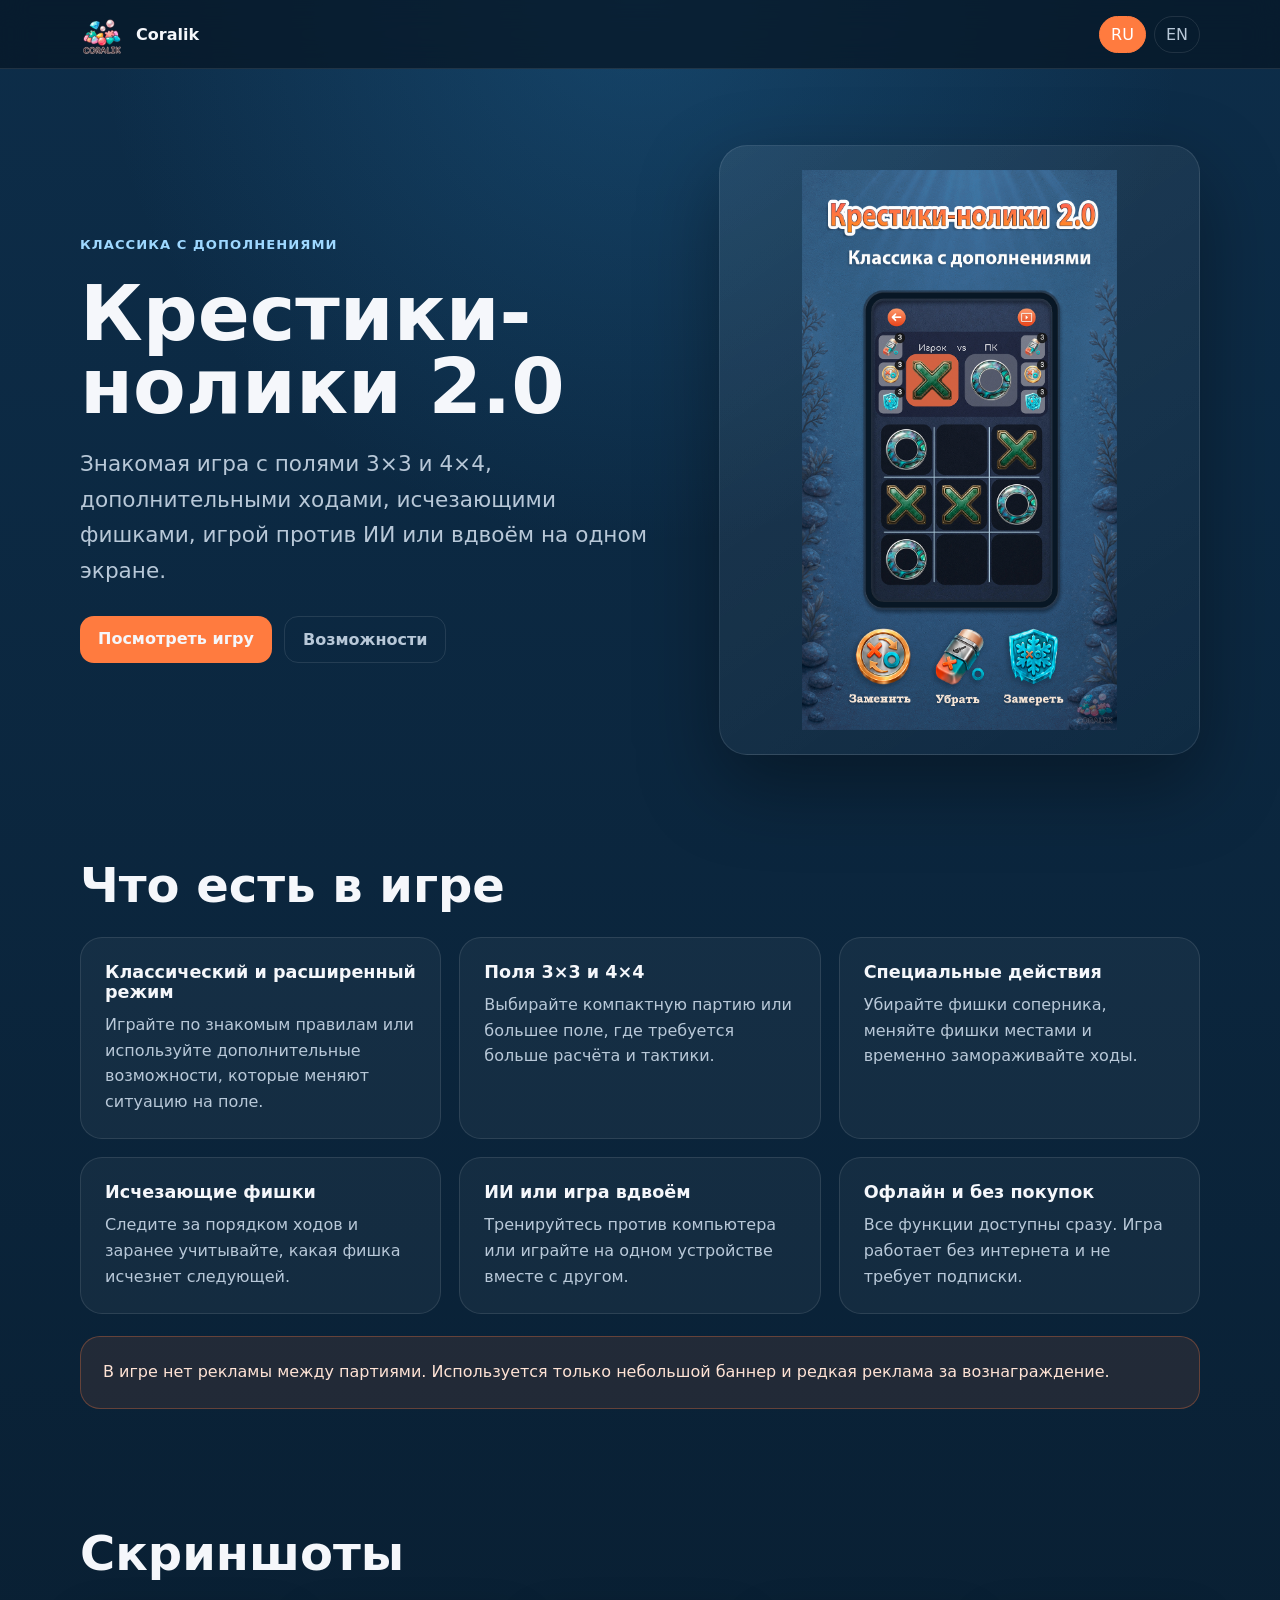
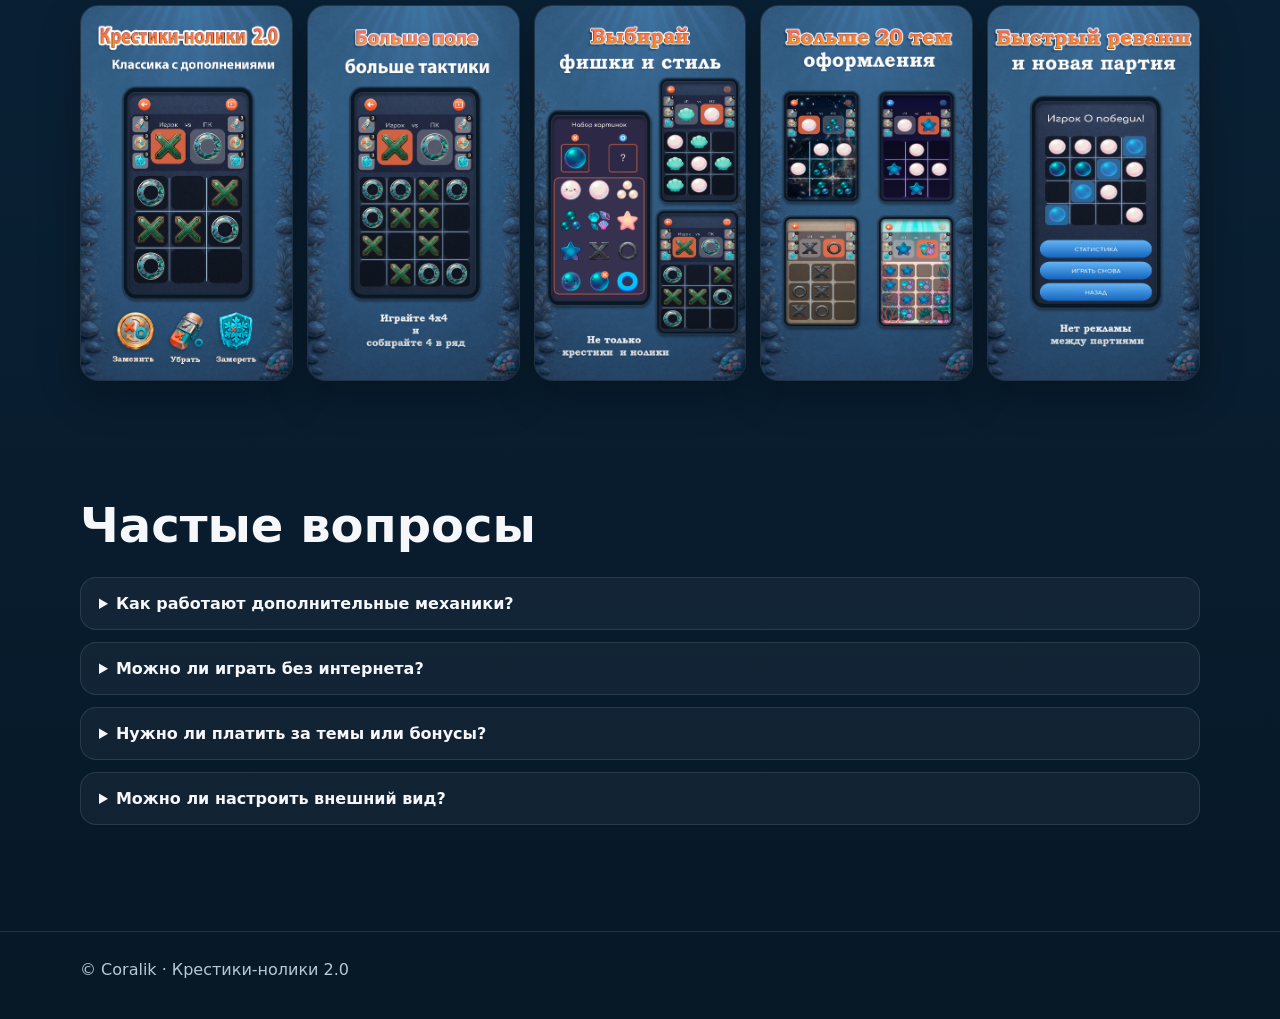
==== games/tic-tac-toe/index.html @ dcfed31d "added web pages for tictactoe" ====
<!doctype html>
<html lang="ru">
<head>
<meta charset="utf-8">
<meta name="viewport" content="width=device-width,initial-scale=1">
<title>Coralik: Крестики-нолики 2.0</title>
<meta name="description" content="Классические крестики-нолики с полями 3×3 и 4×4, дополнительными механиками, игрой против ИИ или вдвоём и полной работой офлайн.">
<link rel="stylesheet" href="styles.css">
</head>
<body>
<header><div class="wrap nav">
  <a class="brand" href="index.html"><img src="assets/LOGO_CORALIK_1.png" alt="Coralik"><span>Coralik</span></a>
  <div class="lang"><a class="active" href="index.html">RU</a><a href="en.html">EN</a></div>
</div></header>

<main>
<section class="wrap hero">
  <div>
    <div class="kicker">Классика с дополнениями</div>
    <h1>Крестики-нолики 2.0</h1>
    <p class="lead">Знакомая игра с полями 3×3 и 4×4, дополнительными ходами, исчезающими фишками, игрой против ИИ или вдвоём на одном экране.</p>
    <div class="actions">
      <a class="btn primary" href="#screens">Посмотреть игру</a>
      <a class="btn secondary" href="#features">Возможности</a>
    </div>
  </div>
  <div class="hero-card"><img src="assets/SS_ru_1.png" alt="Крестики-нолики 2.0"></div>
</section>

<section id="features" class="section"><div class="wrap">
  <h2>Что есть в игре</h2>
  <div class="grid">
    <div class="card"><h3>Классический и расширенный режим</h3><p>Играйте по знакомым правилам или используйте дополнительные возможности, которые меняют ситуацию на поле.</p></div>
    <div class="card"><h3>Поля 3×3 и 4×4</h3><p>Выбирайте компактную партию или большее поле, где требуется больше расчёта и тактики.</p></div>
    <div class="card"><h3>Специальные действия</h3><p>Убирайте фишки соперника, меняйте фишки местами и временно замораживайте ходы.</p></div>
    <div class="card"><h3>Исчезающие фишки</h3><p>Следите за порядком ходов и заранее учитывайте, какая фишка исчезнет следующей.</p></div>
    <div class="card"><h3>ИИ или игра вдвоём</h3><p>Тренируйтесь против компьютера или играйте на одном устройстве вместе с другом.</p></div>
    <div class="card"><h3>Офлайн и без покупок</h3><p>Все функции доступны сразу. Игра работает без интернета и не требует подписки.</p></div>
  </div>
  <div class="note">В игре нет рекламы между партиями. Используется только небольшой баннер и редкая реклама за вознаграждение.</div>
</div></section>

<section id="screens" class="section"><div class="wrap">
  <h2>Скриншоты</h2>
  <div class="gallery">
    <img src="assets/SS_ru_1.png" alt="">
    <img src="assets/SS_ru_2.png" alt="">
    <img src="assets/SS_ru_3.png" alt="">
    <img src="assets/SS_ru_4.png" alt="">
    <img src="assets/SS_ru_5.png" alt="">
  </div>
</div></section>

<section class="section"><div class="wrap">
  <h2>Частые вопросы</h2>
  <div class="faq">
    <details><summary>Как работают дополнительные механики?</summary><p>Во время партии можно убирать фишки соперника, менять фишки местами и замораживать ход. В отдельном режиме старые фишки постепенно исчезают.</p></details>
    <details><summary>Можно ли играть без интернета?</summary><p>Да. Игра полностью работает офлайн.</p></details>
    <details><summary>Нужно ли платить за темы или бонусы?</summary><p>Нет. Встроенных покупок и платных подписок нет. Все функции доступны сразу.</p></details>
    <details><summary>Можно ли настроить внешний вид?</summary><p>Да. Можно выбрать фон, оформление поля и стиль крестиков и ноликов.</p></details>
  </div>
</div></section>
</main>

<footer><div class="wrap">© Coralik · Крестики-нолики 2.0</div></footer>
</body></html>
---- games/tic-tac-toe/styles.css ----
:root{
  --bg:#071827;
  --bg2:#0d2d49;
  --panel:#10263a;
  --text:#f5f7fb;
  --muted:#b8c8d8;
  --accent:#ff7b3f;
  --line:rgba(255,255,255,.10);
}
*{box-sizing:border-box}
html{scroll-behavior:smooth}
body{
  margin:0;
  font-family:Inter,system-ui,-apple-system,BlinkMacSystemFont,"Segoe UI",sans-serif;
  color:var(--text);
  background:
    radial-gradient(circle at top, rgba(44,130,190,.28), transparent 34rem),
    linear-gradient(180deg,var(--bg2),var(--bg));
}
a{color:inherit;text-decoration:none}
.wrap{width:min(1120px,calc(100% - 32px));margin:auto}
header{
  position:sticky;top:0;z-index:20;
  backdrop-filter:blur(14px);
  background:rgba(7,24,39,.78);
  border-bottom:1px solid var(--line);
}
.nav{
  min-height:68px;display:flex;align-items:center;justify-content:space-between;gap:20px
}
.brand{display:flex;align-items:center;gap:12px;font-weight:800}
.brand img{width:44px;height:44px;object-fit:contain}
.lang{display:flex;gap:8px}
.lang a{
  padding:8px 11px;border:1px solid var(--line);border-radius:999px;color:var(--muted)
}
.lang a.active{background:var(--accent);border-color:var(--accent);color:white}
.hero{
  padding:76px 0 44px;
  display:grid;grid-template-columns:1.1fr .9fr;gap:52px;align-items:center
}
.kicker{color:#9ed8ff;font-weight:800;letter-spacing:.08em;text-transform:uppercase;font-size:.82rem}
h1{font-size:clamp(2.4rem,6vw,5.4rem);line-height:.95;margin:.35em 0 .25em}
.lead{font-size:clamp(1.05rem,2vw,1.35rem);line-height:1.65;color:var(--muted);max-width:700px}
.hero-card{
  background:linear-gradient(145deg,rgba(255,255,255,.08),rgba(255,255,255,.02));
  border:1px solid var(--line);border-radius:28px;padding:24px;box-shadow:0 30px 80px rgba(0,0,0,.35)
}
.hero-card img{display:block;width:100%;max-height:560px;object-fit:contain}
.actions{display:flex;flex-wrap:wrap;gap:12px;margin-top:28px}
.btn{padding:13px 18px;border-radius:14px;font-weight:800}
.btn.primary{background:var(--accent)}
.btn.secondary{border:1px solid var(--line);color:var(--muted)}
.section{padding:58px 0}
.section h2{font-size:clamp(1.8rem,4vw,3rem);margin:0 0 24px}
.grid{
  display:grid;grid-template-columns:repeat(3,1fr);gap:18px
}
.card{
  padding:24px;border-radius:22px;background:rgba(255,255,255,.045);
  border:1px solid var(--line)
}
.card h3{margin:0 0 10px;font-size:1.1rem}
.card p{margin:0;color:var(--muted);line-height:1.6}
.gallery{
  display:grid;grid-template-columns:repeat(5,1fr);gap:14px
}
.gallery img{
  width:100%;display:block;border-radius:18px;border:1px solid var(--line);
  box-shadow:0 15px 40px rgba(0,0,0,.28)
}
.note{
  margin-top:22px;padding:22px;border-radius:20px;background:rgba(255,123,63,.10);
  border:1px solid rgba(255,123,63,.3);color:#ffe3d5;line-height:1.65
}
.faq{display:grid;gap:12px}
details{
  background:rgba(255,255,255,.045);border:1px solid var(--line);
  border-radius:16px;padding:16px 18px
}
summary{cursor:pointer;font-weight:800}
details p{color:var(--muted);line-height:1.6}
footer{
  margin-top:48px;padding:28px 0 40px;border-top:1px solid var(--line);color:var(--muted)
}
@media(max-width:900px){
  .hero{grid-template-columns:1fr;text-align:center}
  .lead{margin:auto}.actions{justify-content:center}
  .hero-card{max-width:460px;margin:auto}
  .grid{grid-template-columns:1fr 1fr}
  .gallery{grid-template-columns:repeat(2,1fr)}
}
@media(max-width:560px){
  .grid{grid-template-columns:1fr}
  .gallery{grid-template-columns:1fr}
  .nav{min-height:60px}
  .brand span{display:none}
}
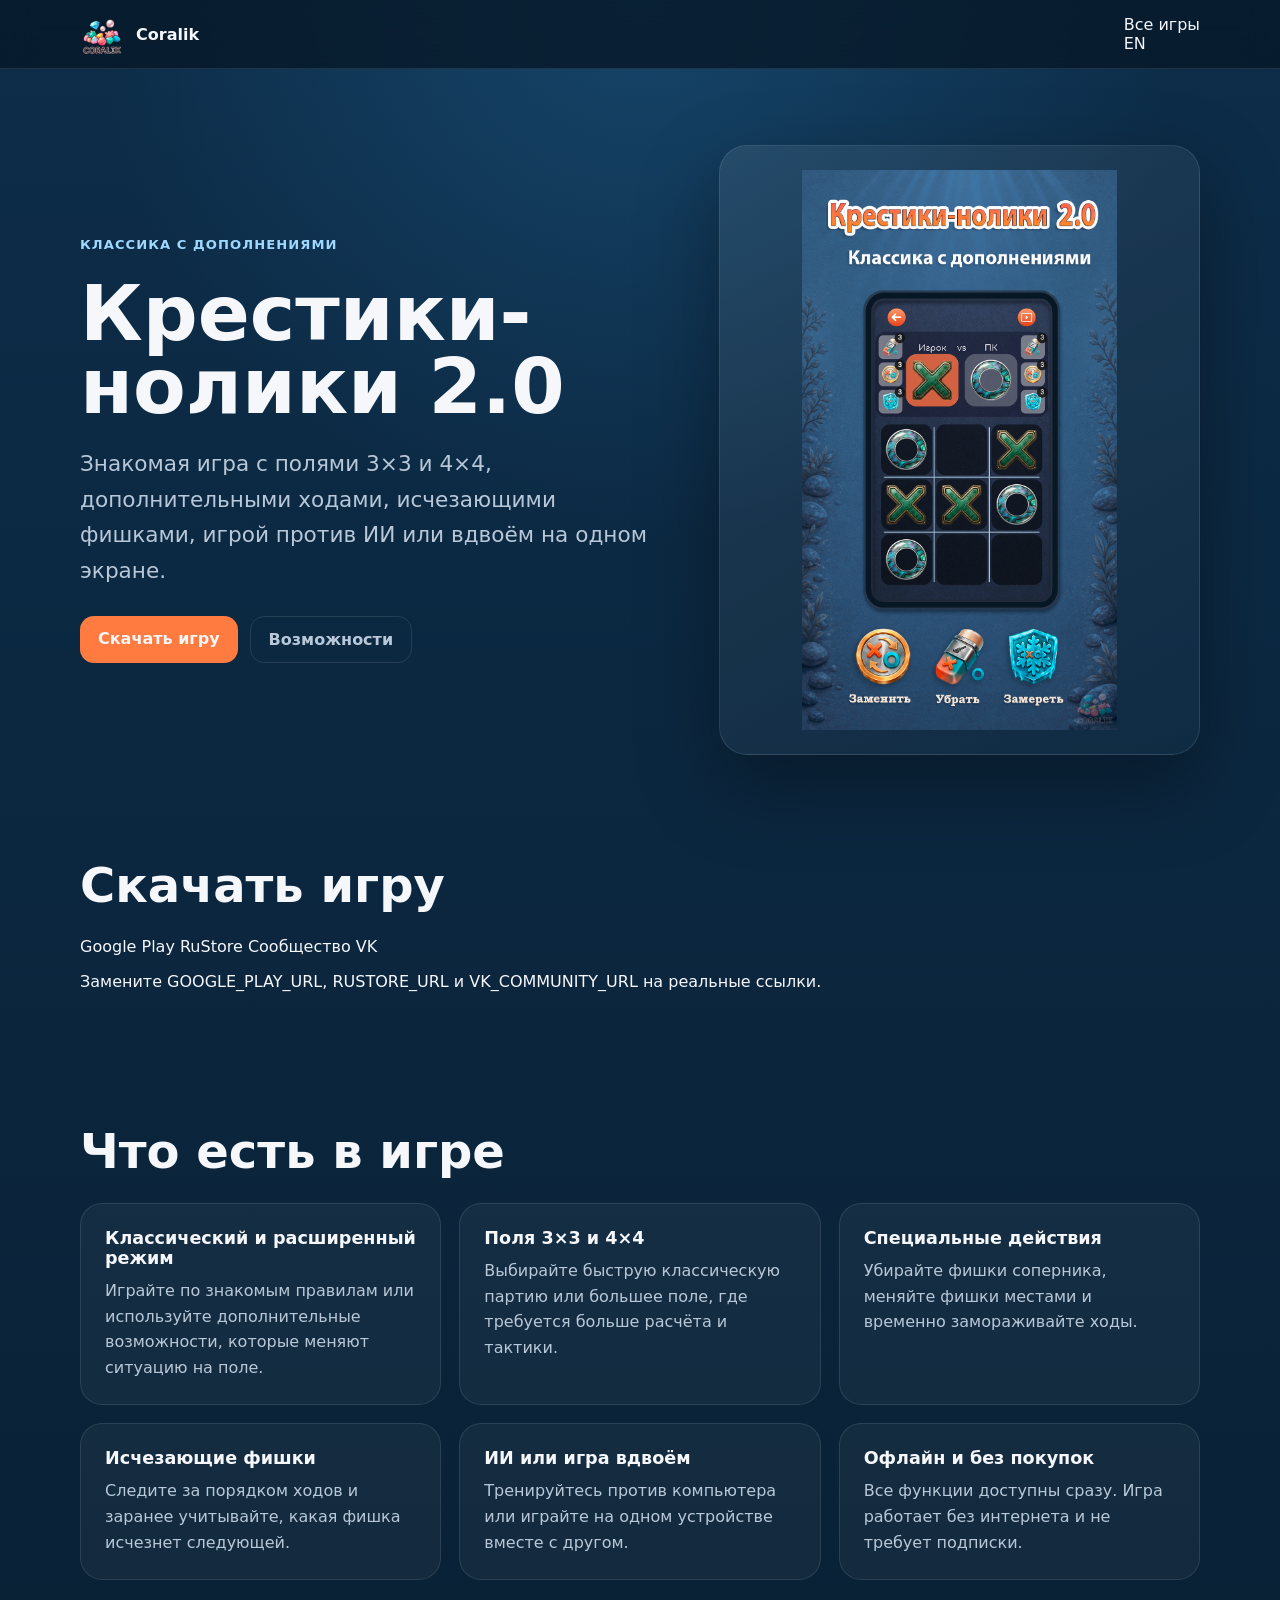
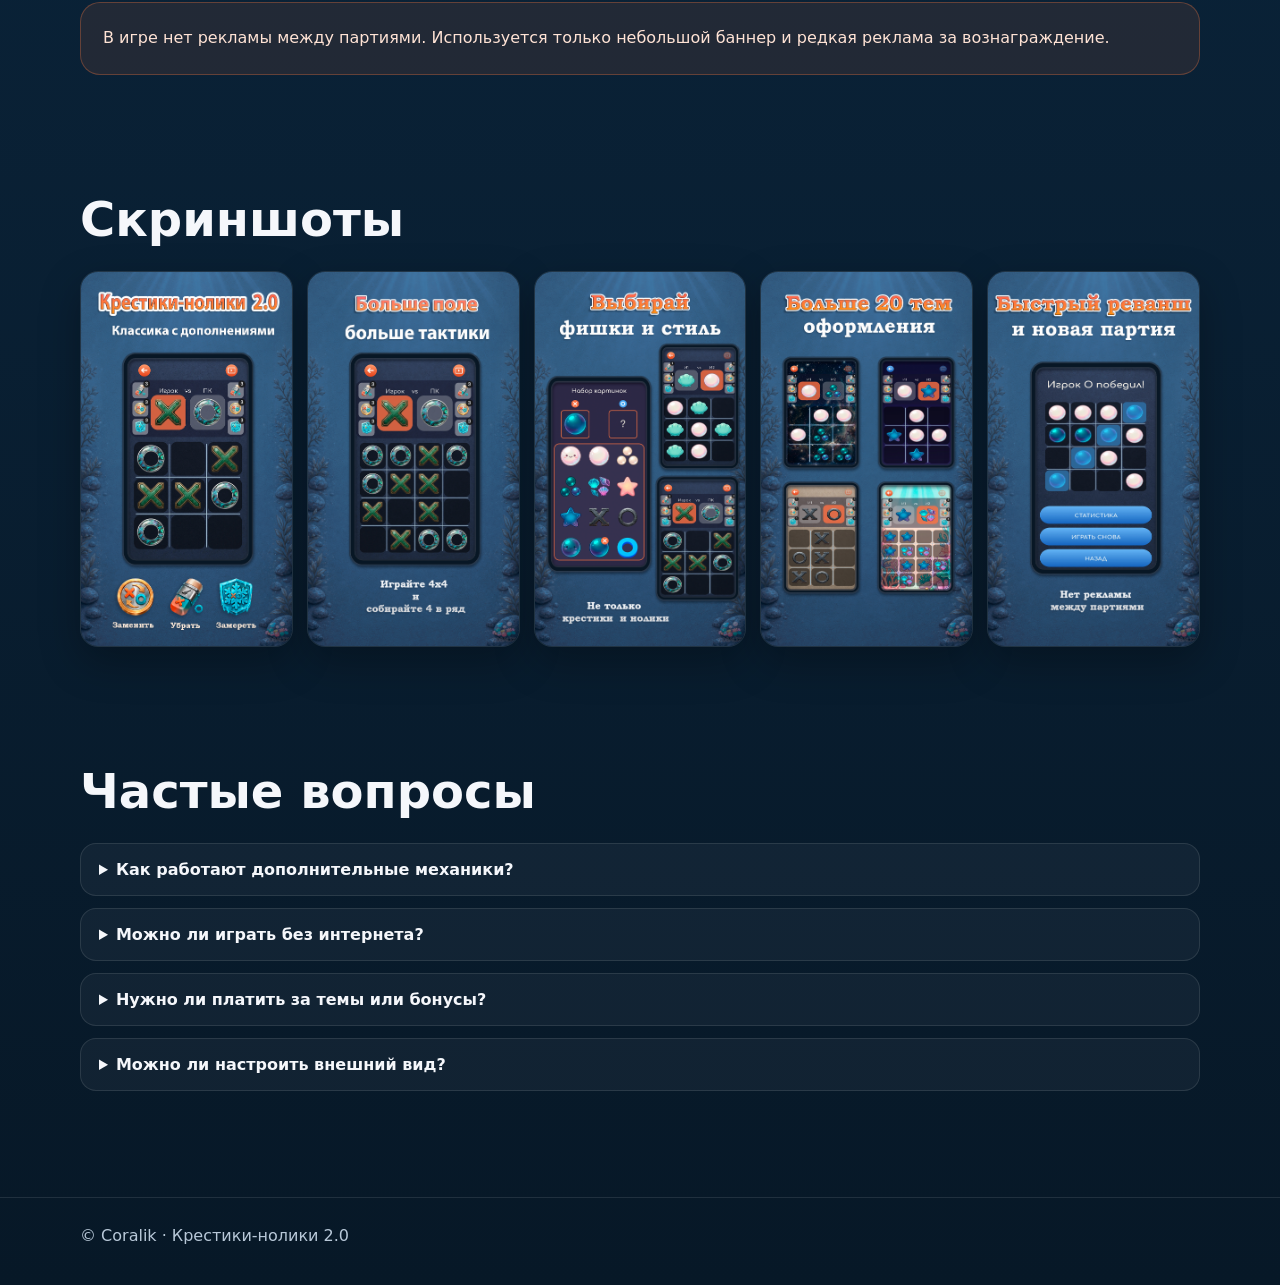
==== commit cd06bbd5: "Update index.html" ====
--- a/games/tic-tac-toe/index.html
+++ b/games/tic-tac-toe/index.html
@@ -1,66 +1,134 @@
 <!doctype html>
 <html lang="ru">
 <head>
-<meta charset="utf-8">
-<meta name="viewport" content="width=device-width,initial-scale=1">
-<title>Coralik: Крестики-нолики 2.0</title>
-<meta name="description" content="Классические крестики-нолики с полями 3×3 и 4×4, дополнительными механиками, игрой против ИИ или вдвоём и полной работой офлайн.">
-<link rel="stylesheet" href="styles.css">
+  <meta charset="utf-8">
+  <meta name="viewport" content="width=device-width,initial-scale=1">
+  <title>Coralik: Крестики-нолики 2.0</title>
+  <meta name="description" content="Крестики-нолики 2.0: поля 3×3 и 4×4, дополнительные механики, игра против ИИ или вдвоём, офлайн-режим.">
+  <link rel="stylesheet" href="styles.css">
 </head>
 <body>
-<header><div class="wrap nav">
-  <a class="brand" href="index.html"><img src="assets/LOGO_CORALIK_1.png" alt="Coralik"><span>Coralik</span></a>
-  <div class="lang"><a class="active" href="index.html">RU</a><a href="en.html">EN</a></div>
-</div></header>
+<header>
+  <div class="wrap nav">
+    <a class="brand" href="../../index.html">
+      <img src="../../assets/LOGO_CORALIK_1.png" alt="Coralik">
+      <span>Coralik</span>
+    </a>
+    <div class="nav-right">
+      <a class="nav-link" href="../../index.html">Все игры</a>
+      <a class="lang" href="en.html">EN</a>
+    </div>
+  </div>
+</header>
 
 <main>
-<section class="wrap hero">
-  <div>
-    <div class="kicker">Классика с дополнениями</div>
-    <h1>Крестики-нолики 2.0</h1>
-    <p class="lead">Знакомая игра с полями 3×3 и 4×4, дополнительными ходами, исчезающими фишками, игрой против ИИ или вдвоём на одном экране.</p>
-    <div class="actions">
-      <a class="btn primary" href="#screens">Посмотреть игру</a>
-      <a class="btn secondary" href="#features">Возможности</a>
+  <section class="wrap hero">
+    <div>
+      <div class="kicker">Классика с дополнениями</div>
+      <h1>Крестики-нолики 2.0</h1>
+      <p class="lead">
+        Знакомая игра с полями 3×3 и 4×4, дополнительными ходами,
+        исчезающими фишками, игрой против ИИ или вдвоём на одном экране.
+      </p>
+      <div class="actions">
+        <a class="btn primary" href="#download">Скачать игру</a>
+        <a class="btn secondary" href="#features">Возможности</a>
+      </div>
     </div>
-  </div>
-  <div class="hero-card"><img src="assets/SS_ru_1.png" alt="Крестики-нолики 2.0"></div>
-</section>
+    <div class="hero-card">
+      <img src="assets/SS_ru_1.png" alt="Крестики-нолики 2.0">
+    </div>
+  </section>
 
-<section id="features" class="section"><div class="wrap">
-  <h2>Что есть в игре</h2>
-  <div class="grid">
-    <div class="card"><h3>Классический и расширенный режим</h3><p>Играйте по знакомым правилам или используйте дополнительные возможности, которые меняют ситуацию на поле.</p></div>
-    <div class="card"><h3>Поля 3×3 и 4×4</h3><p>Выбирайте компактную партию или большее поле, где требуется больше расчёта и тактики.</p></div>
-    <div class="card"><h3>Специальные действия</h3><p>Убирайте фишки соперника, меняйте фишки местами и временно замораживайте ходы.</p></div>
-    <div class="card"><h3>Исчезающие фишки</h3><p>Следите за порядком ходов и заранее учитывайте, какая фишка исчезнет следующей.</p></div>
-    <div class="card"><h3>ИИ или игра вдвоём</h3><p>Тренируйтесь против компьютера или играйте на одном устройстве вместе с другом.</p></div>
-    <div class="card"><h3>Офлайн и без покупок</h3><p>Все функции доступны сразу. Игра работает без интернета и не требует подписки.</p></div>
-  </div>
-  <div class="note">В игре нет рекламы между партиями. Используется только небольшой баннер и редкая реклама за вознаграждение.</div>
-</div></section>
+  <section id="download" class="section">
+    <div class="wrap">
+      <h2>Скачать игру</h2>
+      <div class="store-panel">
+        <div class="store-links">
+          <a class="store-button google" href="GOOGLE_PLAY_URL" target="_blank" rel="noopener">Google Play</a>
+          <a class="store-button rustore" href="RUSTORE_URL" target="_blank" rel="noopener">RuStore</a>
+          <a class="store-button vk" href="VK_COMMUNITY_URL" target="_blank" rel="noopener">Сообщество VK</a>
+        </div>
+        <p class="store-hint">Замените GOOGLE_PLAY_URL, RUSTORE_URL и VK_COMMUNITY_URL на реальные ссылки.</p>
+      </div>
+    </div>
+  </section>
 
-<section id="screens" class="section"><div class="wrap">
-  <h2>Скриншоты</h2>
-  <div class="gallery">
-    <img src="assets/SS_ru_1.png" alt="">
-    <img src="assets/SS_ru_2.png" alt="">
-    <img src="assets/SS_ru_3.png" alt="">
-    <img src="assets/SS_ru_4.png" alt="">
-    <img src="assets/SS_ru_5.png" alt="">
-  </div>
-</div></section>
+  <section id="features" class="section">
+    <div class="wrap">
+      <h2>Что есть в игре</h2>
+      <div class="grid">
+        <div class="card">
+          <h3>Классический и расширенный режим</h3>
+          <p>Играйте по знакомым правилам или используйте дополнительные возможности, которые меняют ситуацию на поле.</p>
+        </div>
+        <div class="card">
+          <h3>Поля 3×3 и 4×4</h3>
+          <p>Выбирайте быструю классическую партию или большее поле, где требуется больше расчёта и тактики.</p>
+        </div>
+        <div class="card">
+          <h3>Специальные действия</h3>
+          <p>Убирайте фишки соперника, меняйте фишки местами и временно замораживайте ходы.</p>
+        </div>
+        <div class="card">
+          <h3>Исчезающие фишки</h3>
+          <p>Следите за порядком ходов и заранее учитывайте, какая фишка исчезнет следующей.</p>
+        </div>
+        <div class="card">
+          <h3>ИИ или игра вдвоём</h3>
+          <p>Тренируйтесь против компьютера или играйте на одном устройстве вместе с другом.</p>
+        </div>
+        <div class="card">
+          <h3>Офлайн и без покупок</h3>
+          <p>Все функции доступны сразу. Игра работает без интернета и не требует подписки.</p>
+        </div>
+      </div>
+      <div class="note">
+        В игре нет рекламы между партиями. Используется только небольшой баннер и редкая реклама за вознаграждение.
+      </div>
+    </div>
+  </section>
 
-<section class="section"><div class="wrap">
-  <h2>Частые вопросы</h2>
-  <div class="faq">
-    <details><summary>Как работают дополнительные механики?</summary><p>Во время партии можно убирать фишки соперника, менять фишки местами и замораживать ход. В отдельном режиме старые фишки постепенно исчезают.</p></details>
-    <details><summary>Можно ли играть без интернета?</summary><p>Да. Игра полностью работает офлайн.</p></details>
-    <details><summary>Нужно ли платить за темы или бонусы?</summary><p>Нет. Встроенных покупок и платных подписок нет. Все функции доступны сразу.</p></details>
-    <details><summary>Можно ли настроить внешний вид?</summary><p>Да. Можно выбрать фон, оформление поля и стиль крестиков и ноликов.</p></details>
-  </div>
-</div></section>
+  <section class="section">
+    <div class="wrap">
+      <h2>Скриншоты</h2>
+      <div class="gallery">
+        <img src="assets/SS_ru_1.png" alt="">
+        <img src="assets/SS_ru_2.png" alt="">
+        <img src="assets/SS_ru_3.png" alt="">
+        <img src="assets/SS_ru_4.png" alt="">
+        <img src="assets/SS_ru_5.png" alt="">
+      </div>
+    </div>
+  </section>
+
+  <section class="section">
+    <div class="wrap">
+      <h2>Частые вопросы</h2>
+      <div class="faq">
+        <details>
+          <summary>Как работают дополнительные механики?</summary>
+          <p>Во время партии можно убирать фишки соперника, менять фишки местами и замораживать ход. В отдельном режиме старые фишки постепенно исчезают.</p>
+        </details>
+        <details>
+          <summary>Можно ли играть без интернета?</summary>
+          <p>Да. Игра полностью работает офлайн.</p>
+        </details>
+        <details>
+          <summary>Нужно ли платить за темы или бонусы?</summary>
+          <p>Нет. Встроенных покупок и платных подписок нет. Все функции доступны сразу.</p>
+        </details>
+        <details>
+          <summary>Можно ли настроить внешний вид?</summary>
+          <p>Да. Можно выбрать фон, оформление поля и стиль крестиков и ноликов.</p>
+        </details>
+      </div>
+    </div>
+  </section>
 </main>
 
-<footer><div class="wrap">© Coralik · Крестики-нолики 2.0</div></footer>
-</body></html>
+<footer>
+  <div class="wrap">© Coralik · Крестики-нолики 2.0</div>
+</footer>
+</body>
+</html>
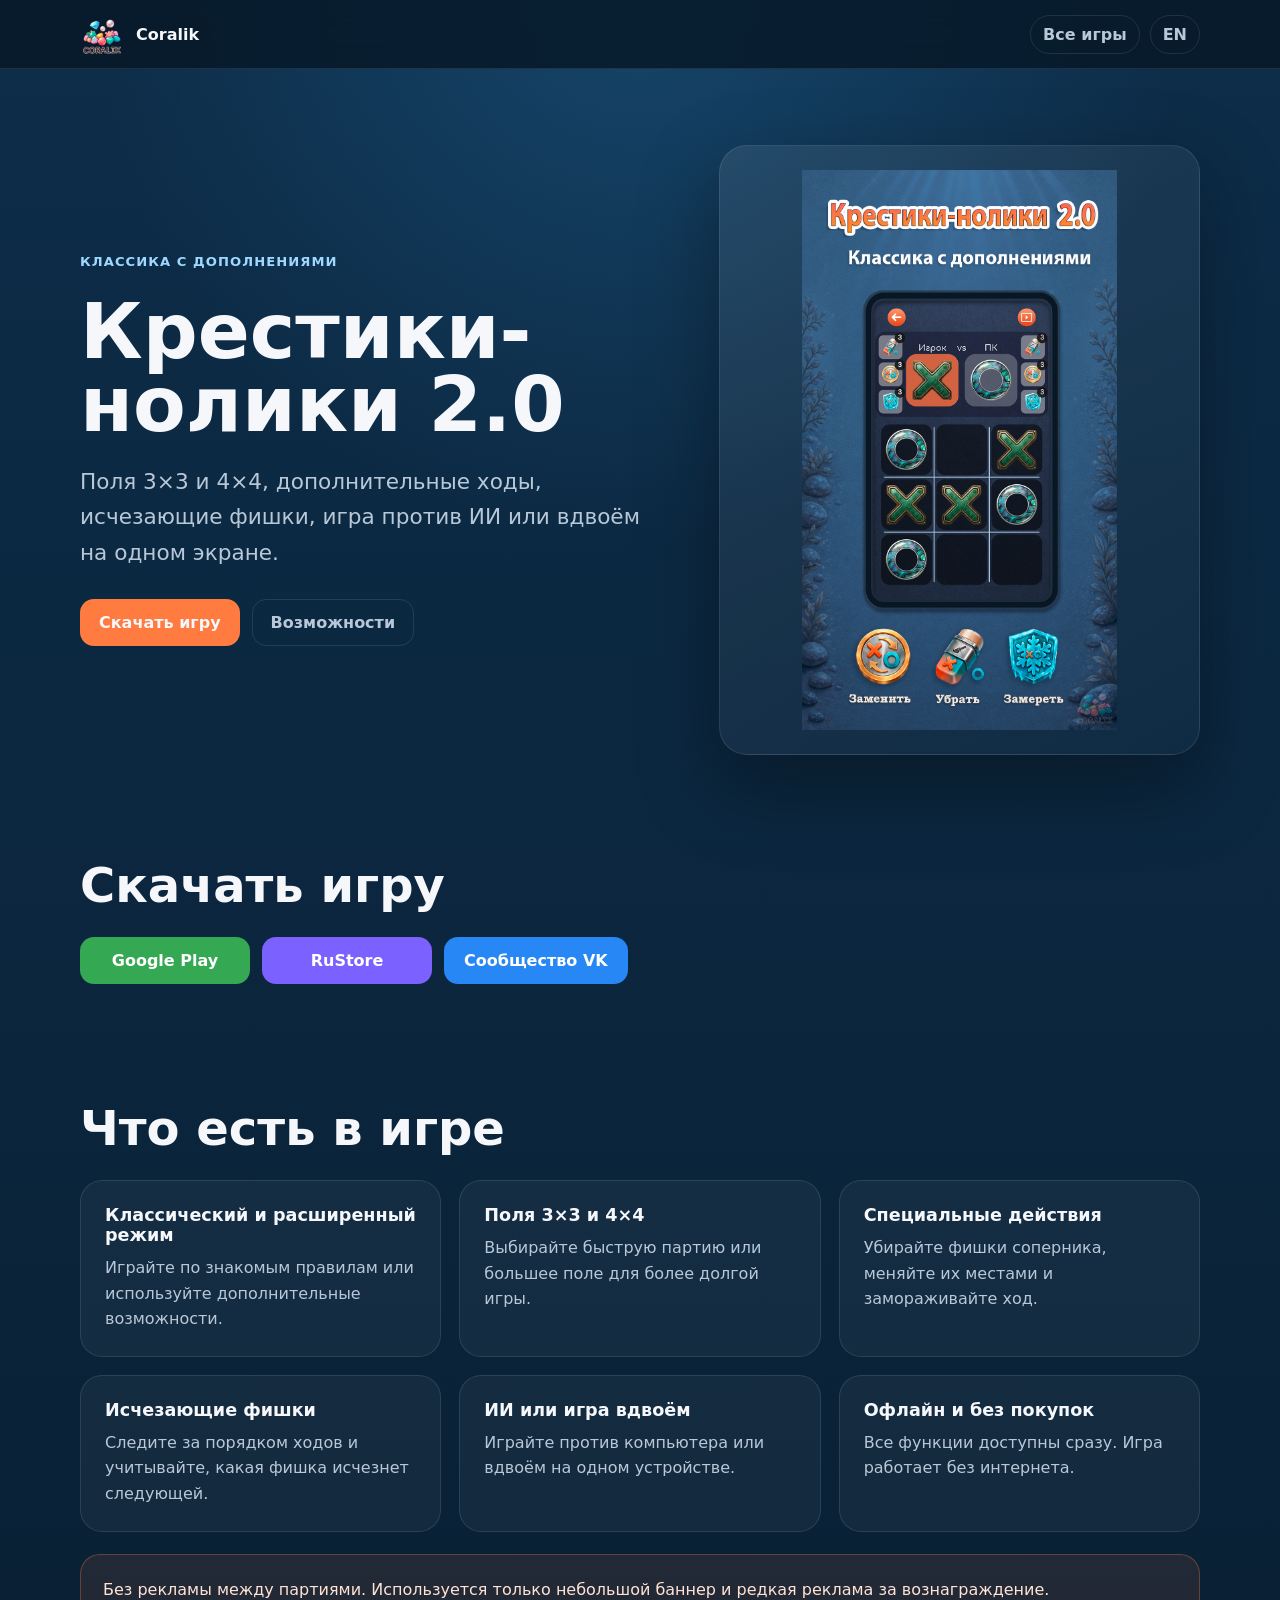
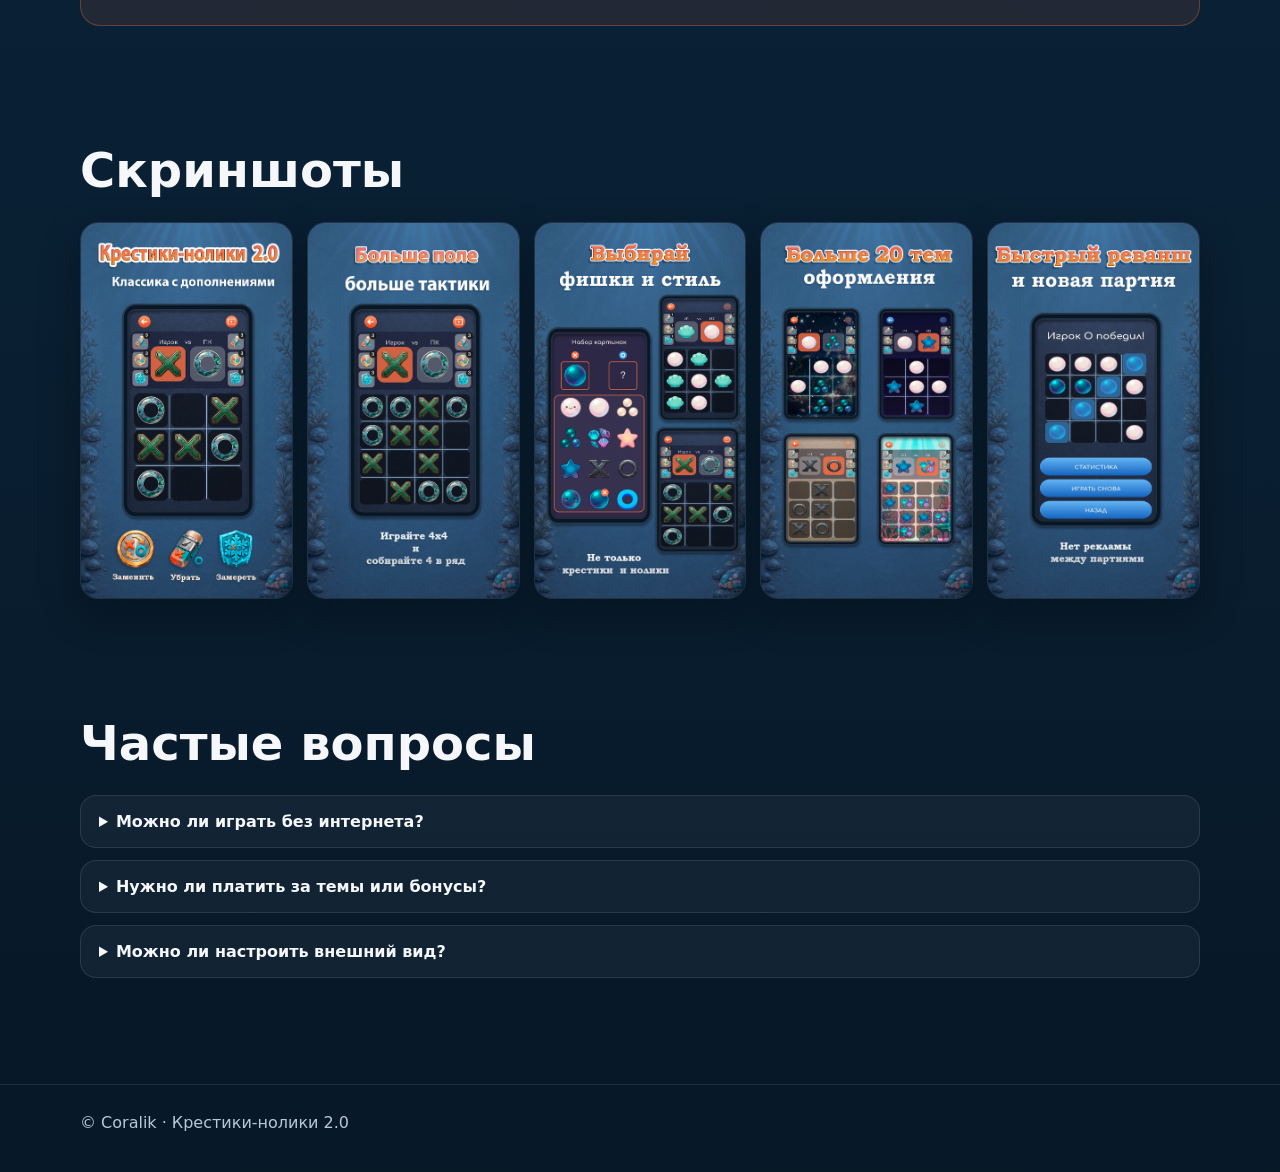
==== commit 60e601a5: "Update index.html" ====
--- a/games/tic-tac-toe/index.html
+++ b/games/tic-tac-toe/index.html
@@ -4,7 +4,7 @@
   <meta charset="utf-8">
   <meta name="viewport" content="width=device-width,initial-scale=1">
   <title>Coralik: Крестики-нолики 2.0</title>
-  <meta name="description" content="Крестики-нолики 2.0: поля 3×3 и 4×4, дополнительные механики, игра против ИИ или вдвоём, офлайн-режим.">
+  <meta name="description" content="Крестики-нолики 2.0: поля 3×3 и 4×4, дополнительные механики, игра против ИИ или вдвоём и офлайн-режим.">
   <link rel="stylesheet" href="styles.css">
 </head>
 <body>
@@ -15,7 +15,7 @@
       <span>Coralik</span>
     </a>
     <div class="nav-right">
-      <a class="nav-link" href="../../index.html">Все игры</a>
+      <a class="nav-link home" href="../../index.html">Все игры</a>
       <a class="lang" href="en.html">EN</a>
     </div>
   </div>
@@ -26,109 +26,58 @@
     <div>
       <div class="kicker">Классика с дополнениями</div>
       <h1>Крестики-нолики 2.0</h1>
-      <p class="lead">
-        Знакомая игра с полями 3×3 и 4×4, дополнительными ходами,
-        исчезающими фишками, игрой против ИИ или вдвоём на одном экране.
-      </p>
+      <p class="lead">Поля 3×3 и 4×4, дополнительные ходы, исчезающие фишки, игра против ИИ или вдвоём на одном экране.</p>
       <div class="actions">
         <a class="btn primary" href="#download">Скачать игру</a>
         <a class="btn secondary" href="#features">Возможности</a>
       </div>
     </div>
-    <div class="hero-card">
-      <img src="assets/SS_ru_1.png" alt="Крестики-нолики 2.0">
-    </div>
+    <div class="hero-card"><img src="assets/SS_ru_1.png" alt="Крестики-нолики 2.0"></div>
   </section>
 
-  <section id="download" class="section">
-    <div class="wrap">
-      <h2>Скачать игру</h2>
-      <div class="store-panel">
-        <div class="store-links">
-          <a class="store-button google" href="GOOGLE_PLAY_URL" target="_blank" rel="noopener">Google Play</a>
-          <a class="store-button rustore" href="RUSTORE_URL" target="_blank" rel="noopener">RuStore</a>
-          <a class="store-button vk" href="VK_COMMUNITY_URL" target="_blank" rel="noopener">Сообщество VK</a>
-        </div>
-        <p class="store-hint">Замените GOOGLE_PLAY_URL, RUSTORE_URL и VK_COMMUNITY_URL на реальные ссылки.</p>
-      </div>
+  <section id="download" class="section"><div class="wrap">
+    <h2>Скачать игру</h2>
+    <div class="store-links">
+      <a class="store-button google" href="https://play.google.com/store/apps/details?id=com.coralik.tictactoe" target="_blank" rel="noopener">Google Play</a>
+      <a class="store-button rustore" href="https://www.rustore.ru/catalog/app/com.coralik.tictactoe" target="_blank" rel="noopener">RuStore</a>
+      <a class="store-button vk" href="https://vk.ru/coralik_game" target="_blank" rel="noopener">Сообщество VK</a>
     </div>
-  </section>
+  </div></section>
 
-  <section id="features" class="section">
-    <div class="wrap">
-      <h2>Что есть в игре</h2>
-      <div class="grid">
-        <div class="card">
-          <h3>Классический и расширенный режим</h3>
-          <p>Играйте по знакомым правилам или используйте дополнительные возможности, которые меняют ситуацию на поле.</p>
-        </div>
-        <div class="card">
-          <h3>Поля 3×3 и 4×4</h3>
-          <p>Выбирайте быструю классическую партию или большее поле, где требуется больше расчёта и тактики.</p>
-        </div>
-        <div class="card">
-          <h3>Специальные действия</h3>
-          <p>Убирайте фишки соперника, меняйте фишки местами и временно замораживайте ходы.</p>
-        </div>
-        <div class="card">
-          <h3>Исчезающие фишки</h3>
-          <p>Следите за порядком ходов и заранее учитывайте, какая фишка исчезнет следующей.</p>
-        </div>
-        <div class="card">
-          <h3>ИИ или игра вдвоём</h3>
-          <p>Тренируйтесь против компьютера или играйте на одном устройстве вместе с другом.</p>
-        </div>
-        <div class="card">
-          <h3>Офлайн и без покупок</h3>
-          <p>Все функции доступны сразу. Игра работает без интернета и не требует подписки.</p>
-        </div>
-      </div>
-      <div class="note">
-        В игре нет рекламы между партиями. Используется только небольшой баннер и редкая реклама за вознаграждение.
-      </div>
+  <section id="features" class="section"><div class="wrap">
+    <h2>Что есть в игре</h2>
+    <div class="grid">
+      <div class="card"><h3>Классический и расширенный режим</h3><p>Играйте по знакомым правилам или используйте дополнительные возможности.</p></div>
+      <div class="card"><h3>Поля 3×3 и 4×4</h3><p>Выбирайте быструю партию или большее поле для более долгой игры.</p></div>
+      <div class="card"><h3>Специальные действия</h3><p>Убирайте фишки соперника, меняйте их местами и замораживайте ход.</p></div>
+      <div class="card"><h3>Исчезающие фишки</h3><p>Следите за порядком ходов и учитывайте, какая фишка исчезнет следующей.</p></div>
+      <div class="card"><h3>ИИ или игра вдвоём</h3><p>Играйте против компьютера или вдвоём на одном устройстве.</p></div>
+      <div class="card"><h3>Офлайн и без покупок</h3><p>Все функции доступны сразу. Игра работает без интернета.</p></div>
     </div>
-  </section>
+    <div class="note">Без рекламы между партиями. Используется только небольшой баннер и редкая реклама за вознаграждение.</div>
+  </div></section>
 
-  <section class="section">
-    <div class="wrap">
-      <h2>Скриншоты</h2>
-      <div class="gallery">
-        <img src="assets/SS_ru_1.png" alt="">
-        <img src="assets/SS_ru_2.png" alt="">
-        <img src="assets/SS_ru_3.png" alt="">
-        <img src="assets/SS_ru_4.png" alt="">
-        <img src="assets/SS_ru_5.png" alt="">
-      </div>
+  <section class="section"><div class="wrap">
+    <h2>Скриншоты</h2>
+    <div class="gallery">
+      <img src="assets/SS_ru_1.png" alt="">
+      <img src="assets/SS_ru_2.png" alt="">
+      <img src="assets/SS_ru_3.png" alt="">
+      <img src="assets/SS_ru_4.png" alt="">
+      <img src="assets/SS_ru_5.png" alt="">
     </div>
-  </section>
+  </div></section>
 
-  <section class="section">
-    <div class="wrap">
-      <h2>Частые вопросы</h2>
-      <div class="faq">
-        <details>
-          <summary>Как работают дополнительные механики?</summary>
-          <p>Во время партии можно убирать фишки соперника, менять фишки местами и замораживать ход. В отдельном режиме старые фишки постепенно исчезают.</p>
-        </details>
-        <details>
-          <summary>Можно ли играть без интернета?</summary>
-          <p>Да. Игра полностью работает офлайн.</p>
-        </details>
-        <details>
-          <summary>Нужно ли платить за темы или бонусы?</summary>
-          <p>Нет. Встроенных покупок и платных подписок нет. Все функции доступны сразу.</p>
-        </details>
-        <details>
-          <summary>Можно ли настроить внешний вид?</summary>
-          <p>Да. Можно выбрать фон, оформление поля и стиль крестиков и ноликов.</p>
-        </details>
-      </div>
+  <section class="section"><div class="wrap">
+    <h2>Частые вопросы</h2>
+    <div class="faq">
+      <details><summary>Можно ли играть без интернета?</summary><p>Да. Игра полностью работает офлайн.</p></details>
+      <details><summary>Нужно ли платить за темы или бонусы?</summary><p>Нет. Все функции доступны сразу, встроенных покупок и подписок нет.</p></details>
+      <details><summary>Можно ли настроить внешний вид?</summary><p>Да. Можно выбрать фон, оформление поля и внешний вид крестиков и ноликов.</p></details>
     </div>
-  </section>
+  </div></section>
 </main>
 
-<footer>
-  <div class="wrap">© Coralik · Крестики-нолики 2.0</div>
-</footer>
+<footer><div class="wrap">© Coralik · Крестики-нолики 2.0</div></footer>
 </body>
 </html>
--- a/games/tic-tac-toe/styles.css
+++ b/games/tic-tac-toe/styles.css
@@ -6,6 +6,7 @@
   --text:#f5f7fb;
   --muted:#b8c8d8;
   --accent:#ff7b3f;
+  --accent2:#2787f5;
   --line:rgba(255,255,255,.10);
 }
 *{box-sizing:border-box}
@@ -23,70 +24,166 @@
 header{
   position:sticky;top:0;z-index:20;
   backdrop-filter:blur(14px);
-  background:rgba(7,24,39,.78);
+  background:rgba(7,24,39,.82);
   border-bottom:1px solid var(--line);
 }
 .nav{
-  min-height:68px;display:flex;align-items:center;justify-content:space-between;gap:20px
+  min-height:68px;
+  display:flex;
+  align-items:center;
+  justify-content:space-between;
+  gap:18px;
 }
 .brand{display:flex;align-items:center;gap:12px;font-weight:800}
 .brand img{width:44px;height:44px;object-fit:contain}
-.lang{display:flex;gap:8px}
-.lang a{
-  padding:8px 11px;border:1px solid var(--line);border-radius:999px;color:var(--muted)
+.nav-right{display:flex;align-items:center;gap:10px}
+.nav-link,.lang{
+  padding:9px 12px;
+  border:1px solid var(--line);
+  border-radius:999px;
+  color:var(--muted);
+  font-weight:700;
 }
-.lang a.active{background:var(--accent);border-color:var(--accent);color:white}
+.nav-link:hover,.lang:hover{color:#fff;border-color:rgba(255,123,63,.5)}
 .hero{
   padding:76px 0 44px;
-  display:grid;grid-template-columns:1.1fr .9fr;gap:52px;align-items:center
+  display:grid;
+  grid-template-columns:1.1fr .9fr;
+  gap:52px;
+  align-items:center;
 }
-.kicker{color:#9ed8ff;font-weight:800;letter-spacing:.08em;text-transform:uppercase;font-size:.82rem}
-h1{font-size:clamp(2.4rem,6vw,5.4rem);line-height:.95;margin:.35em 0 .25em}
-.lead{font-size:clamp(1.05rem,2vw,1.35rem);line-height:1.65;color:var(--muted);max-width:700px}
+.kicker{
+  color:#9ed8ff;
+  font-weight:800;
+  letter-spacing:.08em;
+  text-transform:uppercase;
+  font-size:.82rem;
+}
+h1{
+  font-size:clamp(2.4rem,6vw,5.4rem);
+  line-height:.95;
+  margin:.35em 0 .25em;
+}
+.lead{
+  font-size:clamp(1.05rem,2vw,1.35rem);
+  line-height:1.65;
+  color:var(--muted);
+  max-width:700px;
+}
 .hero-card{
   background:linear-gradient(145deg,rgba(255,255,255,.08),rgba(255,255,255,.02));
-  border:1px solid var(--line);border-radius:28px;padding:24px;box-shadow:0 30px 80px rgba(0,0,0,.35)
+  border:1px solid var(--line);
+  border-radius:28px;
+  padding:24px;
+  box-shadow:0 30px 80px rgba(0,0,0,.35);
 }
-.hero-card img{display:block;width:100%;max-height:560px;object-fit:contain}
-.actions{display:flex;flex-wrap:wrap;gap:12px;margin-top:28px}
-.btn{padding:13px 18px;border-radius:14px;font-weight:800}
+.hero-card img{
+  display:block;
+  width:100%;
+  max-height:560px;
+  object-fit:contain;
+}
+.actions{
+  display:flex;
+  flex-wrap:wrap;
+  gap:12px;
+  margin-top:28px;
+}
+.btn{
+  display:inline-flex;
+  align-items:center;
+  justify-content:center;
+  padding:13px 18px;
+  border-radius:14px;
+  font-weight:800;
+  border:1px solid transparent;
+}
 .btn.primary{background:var(--accent)}
-.btn.secondary{border:1px solid var(--line);color:var(--muted)}
+.btn.secondary{border-color:var(--line);color:var(--muted)}
+.btn:hover{transform:translateY(-1px)}
 .section{padding:58px 0}
 .section h2{font-size:clamp(1.8rem,4vw,3rem);margin:0 0 24px}
+.store-panel{
+  padding:28px;
+  border-radius:24px;
+  background:rgba(255,255,255,.045);
+  border:1px solid var(--line);
+}
+.store-links{
+  display:flex;
+  flex-wrap:wrap;
+  gap:12px;
+}
+.store-button{
+  display:inline-flex;
+  align-items:center;
+  justify-content:center;
+  min-width:170px;
+  padding:14px 20px;
+  border-radius:14px;
+  background:var(--accent);
+  color:#fff;
+  font-weight:800;
+  transition:.2s ease;
+}
+.store-button.google{background:#34a853}
+.store-button.rustore{background:#7b61ff}
+.store-button.vk{background:var(--accent2)}
+.store-button:hover{transform:translateY(-2px);filter:brightness(1.08)}
+.store-hint{margin:14px 0 0;color:var(--muted);font-size:.92rem}
 .grid{
-  display:grid;grid-template-columns:repeat(3,1fr);gap:18px
+  display:grid;
+  grid-template-columns:repeat(3,1fr);
+  gap:18px;
 }
 .card{
-  padding:24px;border-radius:22px;background:rgba(255,255,255,.045);
-  border:1px solid var(--line)
+  padding:24px;
+  border-radius:22px;
+  background:rgba(255,255,255,.045);
+  border:1px solid var(--line);
 }
 .card h3{margin:0 0 10px;font-size:1.1rem}
 .card p{margin:0;color:var(--muted);line-height:1.6}
 .gallery{
-  display:grid;grid-template-columns:repeat(5,1fr);gap:14px
+  display:grid;
+  grid-template-columns:repeat(5,1fr);
+  gap:14px;
 }
 .gallery img{
-  width:100%;display:block;border-radius:18px;border:1px solid var(--line);
-  box-shadow:0 15px 40px rgba(0,0,0,.28)
+  width:100%;
+  display:block;
+  border-radius:18px;
+  border:1px solid var(--line);
+  box-shadow:0 15px 40px rgba(0,0,0,.28);
 }
 .note{
-  margin-top:22px;padding:22px;border-radius:20px;background:rgba(255,123,63,.10);
-  border:1px solid rgba(255,123,63,.3);color:#ffe3d5;line-height:1.65
+  margin-top:22px;
+  padding:22px;
+  border-radius:20px;
+  background:rgba(255,123,63,.10);
+  border:1px solid rgba(255,123,63,.3);
+  color:#ffe3d5;
+  line-height:1.65;
 }
 .faq{display:grid;gap:12px}
 details{
-  background:rgba(255,255,255,.045);border:1px solid var(--line);
-  border-radius:16px;padding:16px 18px
+  background:rgba(255,255,255,.045);
+  border:1px solid var(--line);
+  border-radius:16px;
+  padding:16px 18px;
 }
 summary{cursor:pointer;font-weight:800}
 details p{color:var(--muted);line-height:1.6}
 footer{
-  margin-top:48px;padding:28px 0 40px;border-top:1px solid var(--line);color:var(--muted)
+  margin-top:48px;
+  padding:28px 0 40px;
+  border-top:1px solid var(--line);
+  color:var(--muted);
 }
 @media(max-width:900px){
   .hero{grid-template-columns:1fr;text-align:center}
-  .lead{margin:auto}.actions{justify-content:center}
+  .lead{margin:auto}
+  .actions,.store-links{justify-content:center}
   .hero-card{max-width:460px;margin:auto}
   .grid{grid-template-columns:1fr 1fr}
   .gallery{grid-template-columns:repeat(2,1fr)}
@@ -94,6 +191,6 @@
 @media(max-width:560px){
   .grid{grid-template-columns:1fr}
   .gallery{grid-template-columns:1fr}
-  .nav{min-height:60px}
   .brand span{display:none}
+  .nav-link{display:none}
 }
